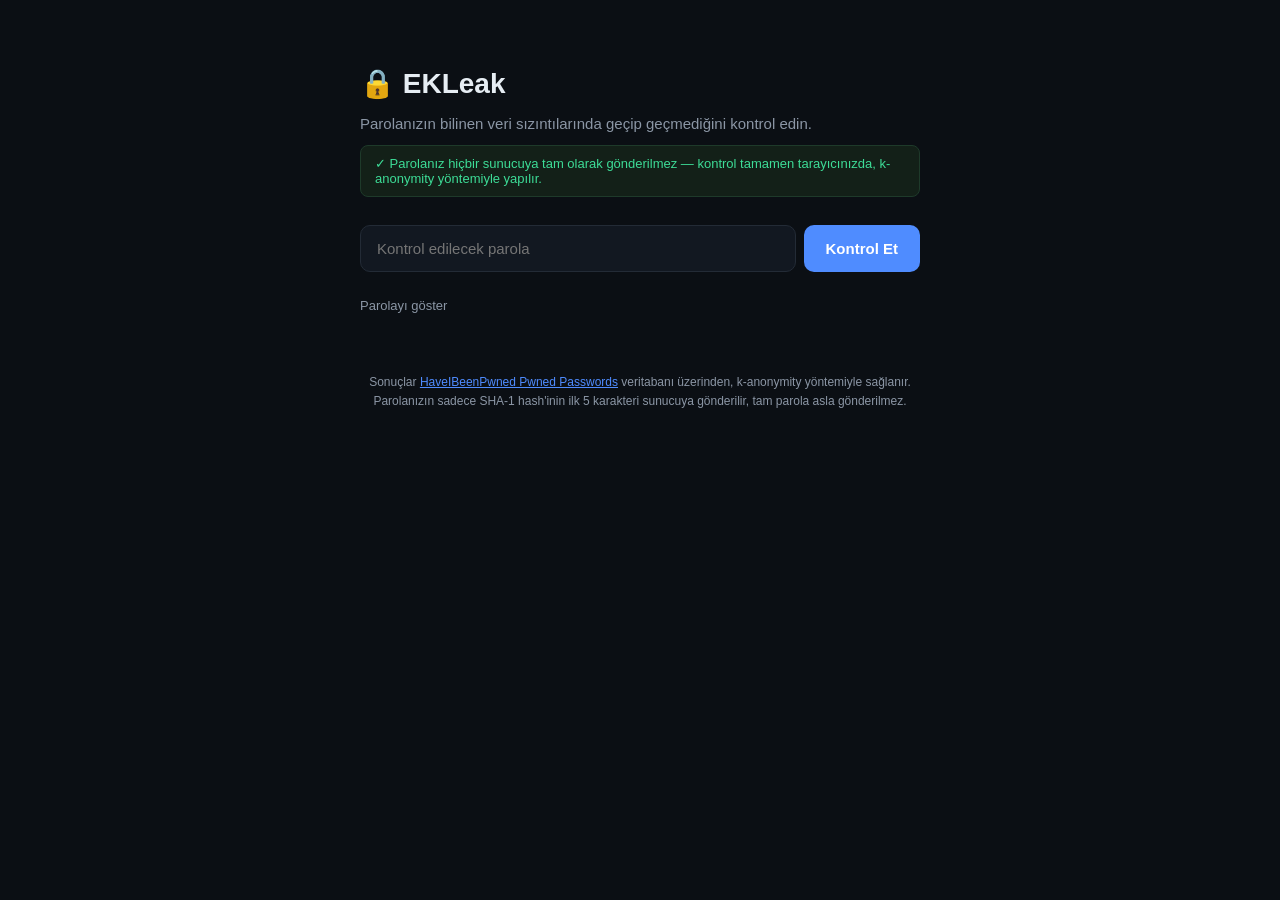
==== index.html @ a4991229 "Add files via upload" ====
<!DOCTYPE html>
<html lang="tr">
<head>
<meta charset="UTF-8" />
<meta name="viewport" content="width=device-width, initial-scale=1.0" />
<title>EKLeak — Parola Sızıntı Kontrolü</title>
<style>
  :root {
    --bg: #0b0f14;
    --card: #121821;
    --border: #232b36;
    --text: #e6edf3;
    --muted: #8b96a5;
    --accent: #4f8cff;
    --danger: #ff5c5c;
    --safe: #3ddc97;
  }
  * { box-sizing: border-box; }
  body {
    margin: 0;
    background: var(--bg);
    color: var(--text);
    font-family: -apple-system, BlinkMacSystemFont, "Segoe UI", Roboto, sans-serif;
    display: flex;
    justify-content: center;
    padding: 48px 16px;
  }
  .wrap { width: 100%; max-width: 560px; }
  h1 { font-size: 28px; margin-bottom: 4px; display: flex; align-items: center; gap: 8px; }
  .tagline { color: var(--muted); margin-bottom: 8px; font-size: 15px; }
  .privacy-note {
    background: #132018;
    border: 1px solid #1e3a2a;
    color: var(--safe);
    font-size: 13px;
    padding: 10px 14px;
    border-radius: 8px;
    margin-bottom: 28px;
  }
  form { display: flex; gap: 8px; margin-bottom: 24px; }
  input[type="password"], input[type="text"] {
    flex: 1;
    padding: 14px 16px;
    border-radius: 10px;
    border: 1px solid var(--border);
    background: var(--card);
    color: var(--text);
    font-size: 15px;
    outline: none;
  }
  input:focus { border-color: var(--accent); }
  button {
    padding: 14px 22px;
    border-radius: 10px;
    border: none;
    background: var(--accent);
    color: white;
    font-size: 15px;
    font-weight: 600;
    cursor: pointer;
  }
  button:disabled { opacity: 0.5; cursor: not-allowed; }
  .toggle {
    color: var(--muted);
    font-size: 13px;
    cursor: pointer;
    margin-top: -14px;
    margin-bottom: 20px;
    display: inline-block;
  }
  .result-card {
    background: var(--card);
    border: 1px solid var(--border);
    border-radius: 12px;
    padding: 20px;
    margin-bottom: 12px;
  }
  .status-safe { color: var(--safe); font-weight: 600; margin: 0; }
  .status-danger { color: var(--danger); font-weight: 600; margin: 0 0 6px 0; }
  .count-detail { color: var(--muted); font-size: 14px; margin: 0; }
  .error { color: var(--danger); font-size: 14px; margin-bottom: 12px; }
  .loading { color: var(--muted); font-size: 14px; }
  footer { color: var(--muted); font-size: 12px; margin-top: 40px; text-align: center; line-height: 1.6; }
  footer a { color: var(--accent); }
</style>
</head>
<body>
<div class="wrap">
  <h1>🔒 EKLeak</h1>
  <p class="tagline">Parolanızın bilinen veri sızıntılarında geçip geçmediğini kontrol edin.</p>
  <p class="privacy-note">✓ Parolanız hiçbir sunucuya tam olarak gönderilmez — kontrol tamamen tarayıcınızda, k-anonymity yöntemiyle yapılır.</p>

  <form id="checkForm">
    <input type="password" id="passInput" placeholder="Kontrol edilecek parola" required />
    <button type="submit" id="submitBtn">Kontrol Et</button>
  </form>
  <span class="toggle" id="toggleVisibility">Parolayı göster</span>

  <div id="output"></div>

  <footer>
    Sonuçlar <a href="https://haveibeenpwned.com/Passwords" target="_blank" rel="noopener">HaveIBeenPwned Pwned Passwords</a> veritabanı üzerinden, k-anonymity yöntemiyle sağlanır.<br/>
    Parolanızın sadece SHA-1 hash'inin ilk 5 karakteri sunucuya gönderilir, tam parola asla gönderilmez.
  </footer>
</div>

<script>
  const form = document.getElementById('checkForm');
  const output = document.getElementById('output');
  const submitBtn = document.getElementById('submitBtn');
  const passInput = document.getElementById('passInput');
  const toggle = document.getElementById('toggleVisibility');

  toggle.addEventListener('click', () => {
    if (passInput.type === 'password') {
      passInput.type = 'text';
      toggle.textContent = 'Parolayı gizle';
    } else {
      passInput.type = 'password';
      toggle.textContent = 'Parolayı göster';
    }
  });

  async function sha1(text) {
    const enc = new TextEncoder().encode(text);
    const hashBuffer = await crypto.subtle.digest('SHA-1', enc);
    const hashArray = Array.from(new Uint8Array(hashBuffer));
    return hashArray.map(b => b.toString(16).padStart(2, '0')).join('').toUpperCase();
  }

  form.addEventListener('submit', async (e) => {
    e.preventDefault();
    const password = passInput.value;
    output.innerHTML = '<p class="loading">Kontrol ediliyor...</p>';
    submitBtn.disabled = true;

    try {
      const hash = await sha1(password);
      const prefix = hash.slice(0, 5);
      const suffix = hash.slice(5);

      const res = await fetch(`https://api.pwnedpasswords.com/range/${prefix}`);
      if (!res.ok) {
        output.innerHTML = '<p class="error">Sorgu sırasında bir hata oluştu, tekrar deneyin.</p>';
        return;
      }

      const text = await res.text();
      const lines = text.split('\n');
      let count = 0;
      for (const line of lines) {
        const [lineSuffix, lineCount] = line.trim().split(':');
        if (lineSuffix === suffix) {
          count = parseInt(lineCount, 10);
          break;
        }
      }

      if (count === 0) {
        output.innerHTML = `
          <div class="result-card">
            <p class="status-safe">✓ Bu parola bilinen sızıntılarda bulunamadı.</p>
          </div>`;
      } else {
        output.innerHTML = `
          <div class="result-card">
            <p class="status-danger">⚠ Bu parola bilinen sızıntılarda bulundu</p>
            <p class="count-detail">${count.toLocaleString('tr-TR')} kez sızıntı veritabanında görüldü. Bu parolayı kullanmayı bırakmanız önerilir.</p>
          </div>`;
      }
    } catch (err) {
      output.innerHTML = '<p class="error">Sunucuya bağlanılamadı. İnternet bağlantınızı kontrol edin.</p>';
    } finally {
      submitBtn.disabled = false;
    }
  });
</script>
</body>
</html>
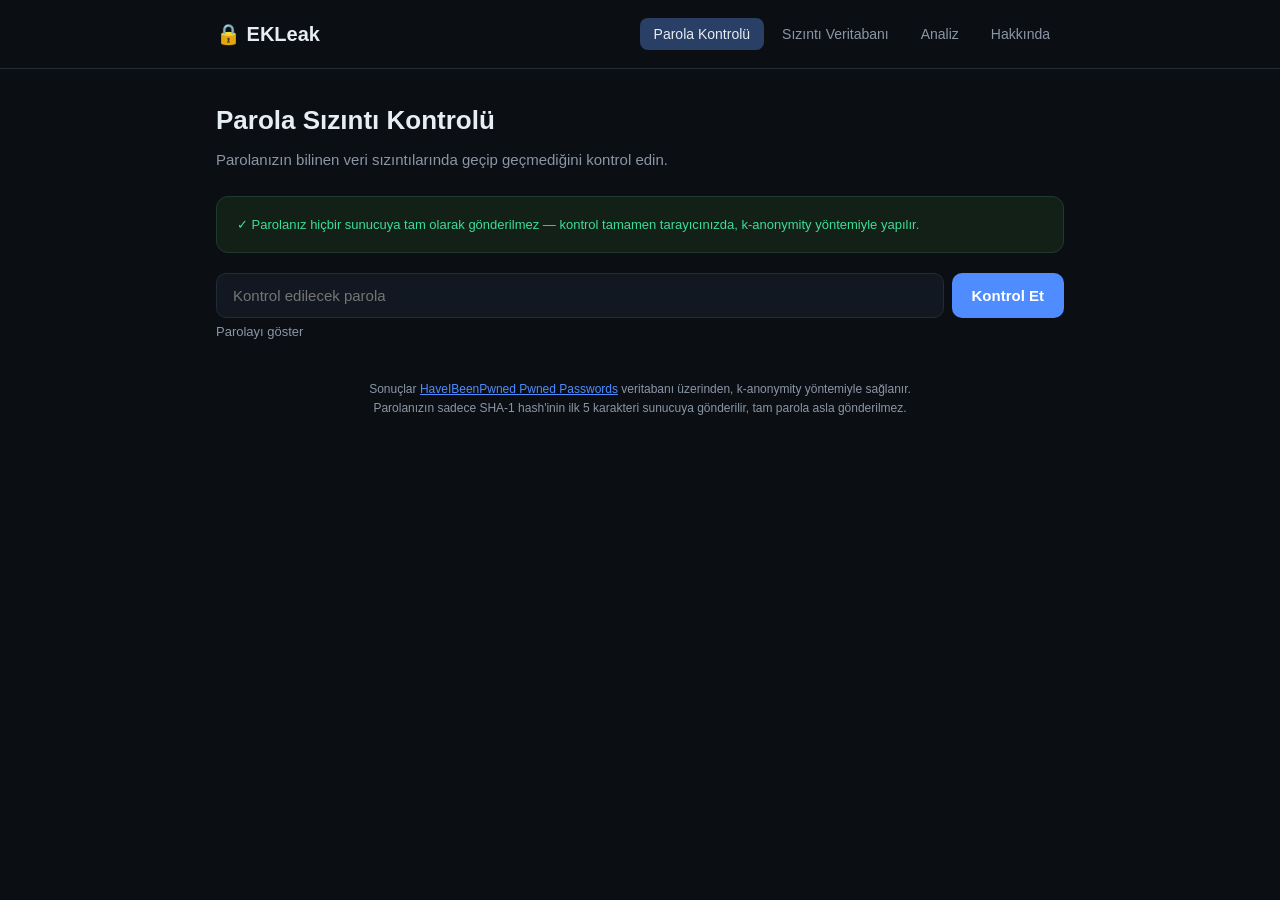
==== commit 69d6abfd: "Rename index_1.html to index.html" ====
--- a/index.html
+++ b/index.html
@@ -4,101 +4,39 @@
 <meta charset="UTF-8" />
 <meta name="viewport" content="width=device-width, initial-scale=1.0" />
 <title>EKLeak — Parola Sızıntı Kontrolü</title>
-<style>
-  :root {
-    --bg: #0b0f14;
-    --card: #121821;
-    --border: #232b36;
-    --text: #e6edf3;
-    --muted: #8b96a5;
-    --accent: #4f8cff;
-    --danger: #ff5c5c;
-    --safe: #3ddc97;
-  }
-  * { box-sizing: border-box; }
-  body {
-    margin: 0;
-    background: var(--bg);
-    color: var(--text);
-    font-family: -apple-system, BlinkMacSystemFont, "Segoe UI", Roboto, sans-serif;
-    display: flex;
-    justify-content: center;
-    padding: 48px 16px;
-  }
-  .wrap { width: 100%; max-width: 560px; }
-  h1 { font-size: 28px; margin-bottom: 4px; display: flex; align-items: center; gap: 8px; }
-  .tagline { color: var(--muted); margin-bottom: 8px; font-size: 15px; }
-  .privacy-note {
-    background: #132018;
-    border: 1px solid #1e3a2a;
-    color: var(--safe);
-    font-size: 13px;
-    padding: 10px 14px;
-    border-radius: 8px;
-    margin-bottom: 28px;
-  }
-  form { display: flex; gap: 8px; margin-bottom: 24px; }
-  input[type="password"], input[type="text"] {
-    flex: 1;
-    padding: 14px 16px;
-    border-radius: 10px;
-    border: 1px solid var(--border);
-    background: var(--card);
-    color: var(--text);
-    font-size: 15px;
-    outline: none;
-  }
-  input:focus { border-color: var(--accent); }
-  button {
-    padding: 14px 22px;
-    border-radius: 10px;
-    border: none;
-    background: var(--accent);
-    color: white;
-    font-size: 15px;
-    font-weight: 600;
-    cursor: pointer;
-  }
-  button:disabled { opacity: 0.5; cursor: not-allowed; }
-  .toggle {
-    color: var(--muted);
-    font-size: 13px;
-    cursor: pointer;
-    margin-top: -14px;
-    margin-bottom: 20px;
-    display: inline-block;
-  }
-  .result-card {
-    background: var(--card);
-    border: 1px solid var(--border);
-    border-radius: 12px;
-    padding: 20px;
-    margin-bottom: 12px;
-  }
-  .status-safe { color: var(--safe); font-weight: 600; margin: 0; }
-  .status-danger { color: var(--danger); font-weight: 600; margin: 0 0 6px 0; }
-  .count-detail { color: var(--muted); font-size: 14px; margin: 0; }
-  .error { color: var(--danger); font-size: 14px; margin-bottom: 12px; }
-  .loading { color: var(--muted); font-size: 14px; }
-  footer { color: var(--muted); font-size: 12px; margin-top: 40px; text-align: center; line-height: 1.6; }
-  footer a { color: var(--accent); }
-</style>
+<link rel="stylesheet" href="styles.css" />
 </head>
 <body>
-<div class="wrap">
-  <h1>🔒 EKLeak</h1>
+
+<nav class="topnav">
+  <div class="inner">
+    <a href="index.html" class="brand">🔒 EKLeak</a>
+    <div class="navlinks">
+      <a href="index.html" class="active">Parola Kontrolü</a>
+      <a href="breaches.html">Sızıntı Veritabanı</a>
+      <a href="analytics.html">Analiz</a>
+      <a href="about.html">Hakkında</a>
+    </div>
+  </div>
+</nav>
+
+<div class="page">
+  <h1>Parola Sızıntı Kontrolü</h1>
   <p class="tagline">Parolanızın bilinen veri sızıntılarında geçip geçmediğini kontrol edin.</p>
-  <p class="privacy-note">✓ Parolanız hiçbir sunucuya tam olarak gönderilmez — kontrol tamamen tarayıcınızda, k-anonymity yöntemiyle yapılır.</p>
 
-  <form id="checkForm">
+  <div class="card" style="border-color:#1e3a2a; background:#132018;">
+    <p style="margin:0; color:var(--safe); font-size:13px;">✓ Parolanız hiçbir sunucuya tam olarak gönderilmez — kontrol tamamen tarayıcınızda, k-anonymity yöntemiyle yapılır.</p>
+  </div>
+
+  <form id="checkForm" style="display:flex; gap:8px; margin: 20px 0 4px;">
     <input type="password" id="passInput" placeholder="Kontrol edilecek parola" required />
     <button type="submit" id="submitBtn">Kontrol Et</button>
   </form>
-  <span class="toggle" id="toggleVisibility">Parolayı göster</span>
+  <span id="toggleVisibility" class="muted" style="font-size:13px; cursor:pointer;">Parolayı göster</span>
 
-  <div id="output"></div>
+  <div id="output" style="margin-top:20px;"></div>
 
-  <footer>
+  <footer class="pagefooter">
     Sonuçlar <a href="https://haveibeenpwned.com/Passwords" target="_blank" rel="noopener">HaveIBeenPwned Pwned Passwords</a> veritabanı üzerinden, k-anonymity yöntemiyle sağlanır.<br/>
     Parolanızın sadece SHA-1 hash'inin ilk 5 karakteri sunucuya gönderilir, tam parola asla gönderilmez.
   </footer>
@@ -158,14 +96,14 @@
 
       if (count === 0) {
         output.innerHTML = `
-          <div class="result-card">
-            <p class="status-safe">✓ Bu parola bilinen sızıntılarda bulunamadı.</p>
+          <div class="card">
+            <p class="status-safe" style="margin:0;">✓ Bu parola bilinen sızıntılarda bulunamadı.</p>
           </div>`;
       } else {
         output.innerHTML = `
-          <div class="result-card">
-            <p class="status-danger">⚠ Bu parola bilinen sızıntılarda bulundu</p>
-            <p class="count-detail">${count.toLocaleString('tr-TR')} kez sızıntı veritabanında görüldü. Bu parolayı kullanmayı bırakmanız önerilir.</p>
+          <div class="card">
+            <p class="status-danger" style="margin:0 0 6px;">⚠ Bu parola bilinen sızıntılarda bulundu</p>
+            <p class="muted" style="margin:0; font-size:14px;">${count.toLocaleString('tr-TR')} kez sızıntı veritabanında görüldü. Bu parolayı kullanmayı bırakmanız önerilir.</p>
           </div>`;
       }
     } catch (err) {
--- a/styles.css
+++ b/styles.css
@@ -0,0 +1,129 @@
+:root {
+  --bg: #0b0f14;
+  --card: #121821;
+  --border: #232b36;
+  --text: #e6edf3;
+  --muted: #8b96a5;
+  --accent: #4f8cff;
+  --accent-dim: #2a3f66;
+  --danger: #ff5c5c;
+  --safe: #3ddc97;
+  --warn: #ffb547;
+}
+* { box-sizing: border-box; }
+body {
+  margin: 0;
+  background: var(--bg);
+  color: var(--text);
+  font-family: -apple-system, BlinkMacSystemFont, "Segoe UI", Roboto, sans-serif;
+}
+.page { max-width: 880px; margin: 0 auto; padding: 0 16px 64px; }
+
+/* Nav */
+nav.topnav {
+  border-bottom: 1px solid var(--border);
+  margin-bottom: 36px;
+}
+nav.topnav .inner {
+  max-width: 880px;
+  margin: 0 auto;
+  padding: 18px 16px;
+  display: flex;
+  align-items: center;
+  justify-content: space-between;
+  flex-wrap: wrap;
+  gap: 12px;
+}
+.brand { font-size: 20px; font-weight: 700; display: flex; align-items: center; gap: 6px; color: var(--text); text-decoration: none; }
+.navlinks { display: flex; gap: 4px; }
+.navlinks a {
+  color: var(--muted);
+  text-decoration: none;
+  font-size: 14px;
+  padding: 8px 14px;
+  border-radius: 8px;
+  transition: background 0.15s, color 0.15s;
+}
+.navlinks a:hover { background: var(--card); color: var(--text); }
+.navlinks a.active { background: var(--accent-dim); color: var(--text); }
+
+h1 { font-size: 26px; margin: 0 0 6px; }
+.tagline { color: var(--muted); margin-bottom: 28px; font-size: 15px; }
+
+.card {
+  background: var(--card);
+  border: 1px solid var(--border);
+  border-radius: 12px;
+  padding: 20px;
+  margin-bottom: 14px;
+}
+
+input[type="password"], input[type="text"], input[type="search"] {
+  padding: 13px 16px;
+  border-radius: 10px;
+  border: 1px solid var(--border);
+  background: var(--card);
+  color: var(--text);
+  font-size: 15px;
+  outline: none;
+  width: 100%;
+}
+input:focus { border-color: var(--accent); }
+
+button {
+  padding: 13px 20px;
+  border-radius: 10px;
+  border: none;
+  background: var(--accent);
+  color: white;
+  font-size: 15px;
+  font-weight: 600;
+  cursor: pointer;
+  white-space: nowrap;
+}
+button:disabled { opacity: 0.5; cursor: not-allowed; }
+button.secondary { background: var(--card); border: 1px solid var(--border); color: var(--text); }
+
+.tag {
+  font-size: 12px;
+  background: #1e2836;
+  color: var(--muted);
+  padding: 3px 9px;
+  border-radius: 6px;
+  display: inline-block;
+}
+.tags { display: flex; flex-wrap: wrap; gap: 6px; }
+
+.muted { color: var(--muted); }
+.status-safe { color: var(--safe); font-weight: 600; }
+.status-danger { color: var(--danger); font-weight: 600; }
+.error { color: var(--danger); font-size: 14px; }
+.loading { color: var(--muted); font-size: 14px; }
+
+.stat-grid {
+  display: grid;
+  grid-template-columns: repeat(auto-fit, minmax(150px, 1fr));
+  gap: 12px;
+  margin-bottom: 24px;
+}
+.stat-box {
+  background: var(--card);
+  border: 1px solid var(--border);
+  border-radius: 12px;
+  padding: 18px;
+  text-align: center;
+}
+.stat-num { font-size: 26px; font-weight: 700; color: var(--accent); }
+.stat-label { font-size: 12px; color: var(--muted); margin-top: 4px; }
+
+section { margin-bottom: 36px; }
+section h2 { font-size: 18px; margin-bottom: 14px; }
+
+footer.pagefooter {
+  color: var(--muted);
+  font-size: 12px;
+  margin-top: 40px;
+  text-align: center;
+  line-height: 1.6;
+}
+footer.pagefooter a { color: var(--accent); }
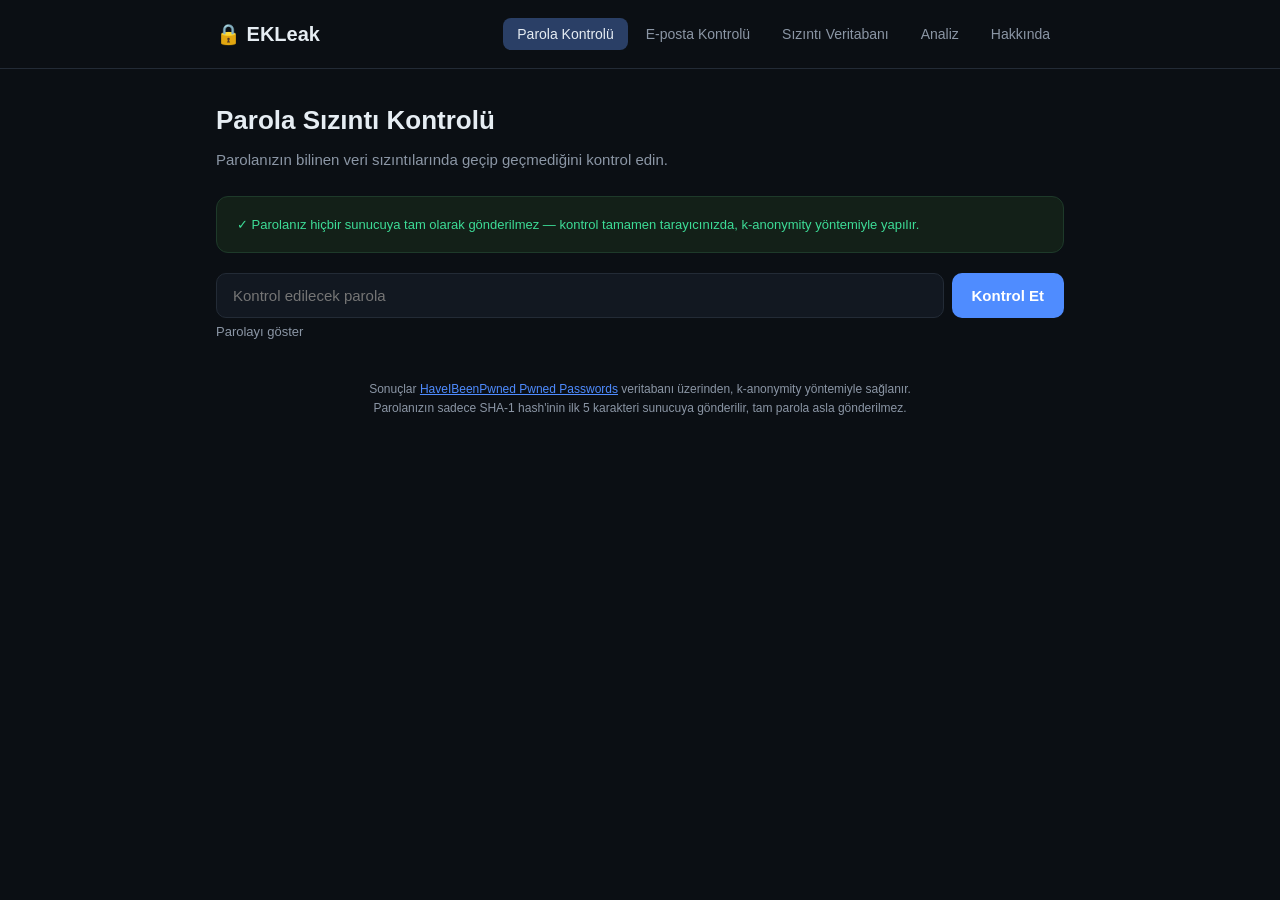
==== commit 491990b1: "Add files via upload" ====
--- a/index.html
+++ b/index.html
@@ -13,6 +13,7 @@
     <a href="index.html" class="brand">🔒 EKLeak</a>
     <div class="navlinks">
       <a href="index.html" class="active">Parola Kontrolü</a>
+      <a href="email-check.html">E-posta Kontrolü</a>
       <a href="breaches.html">Sızıntı Veritabanı</a>
       <a href="analytics.html">Analiz</a>
       <a href="about.html">Hakkında</a>
